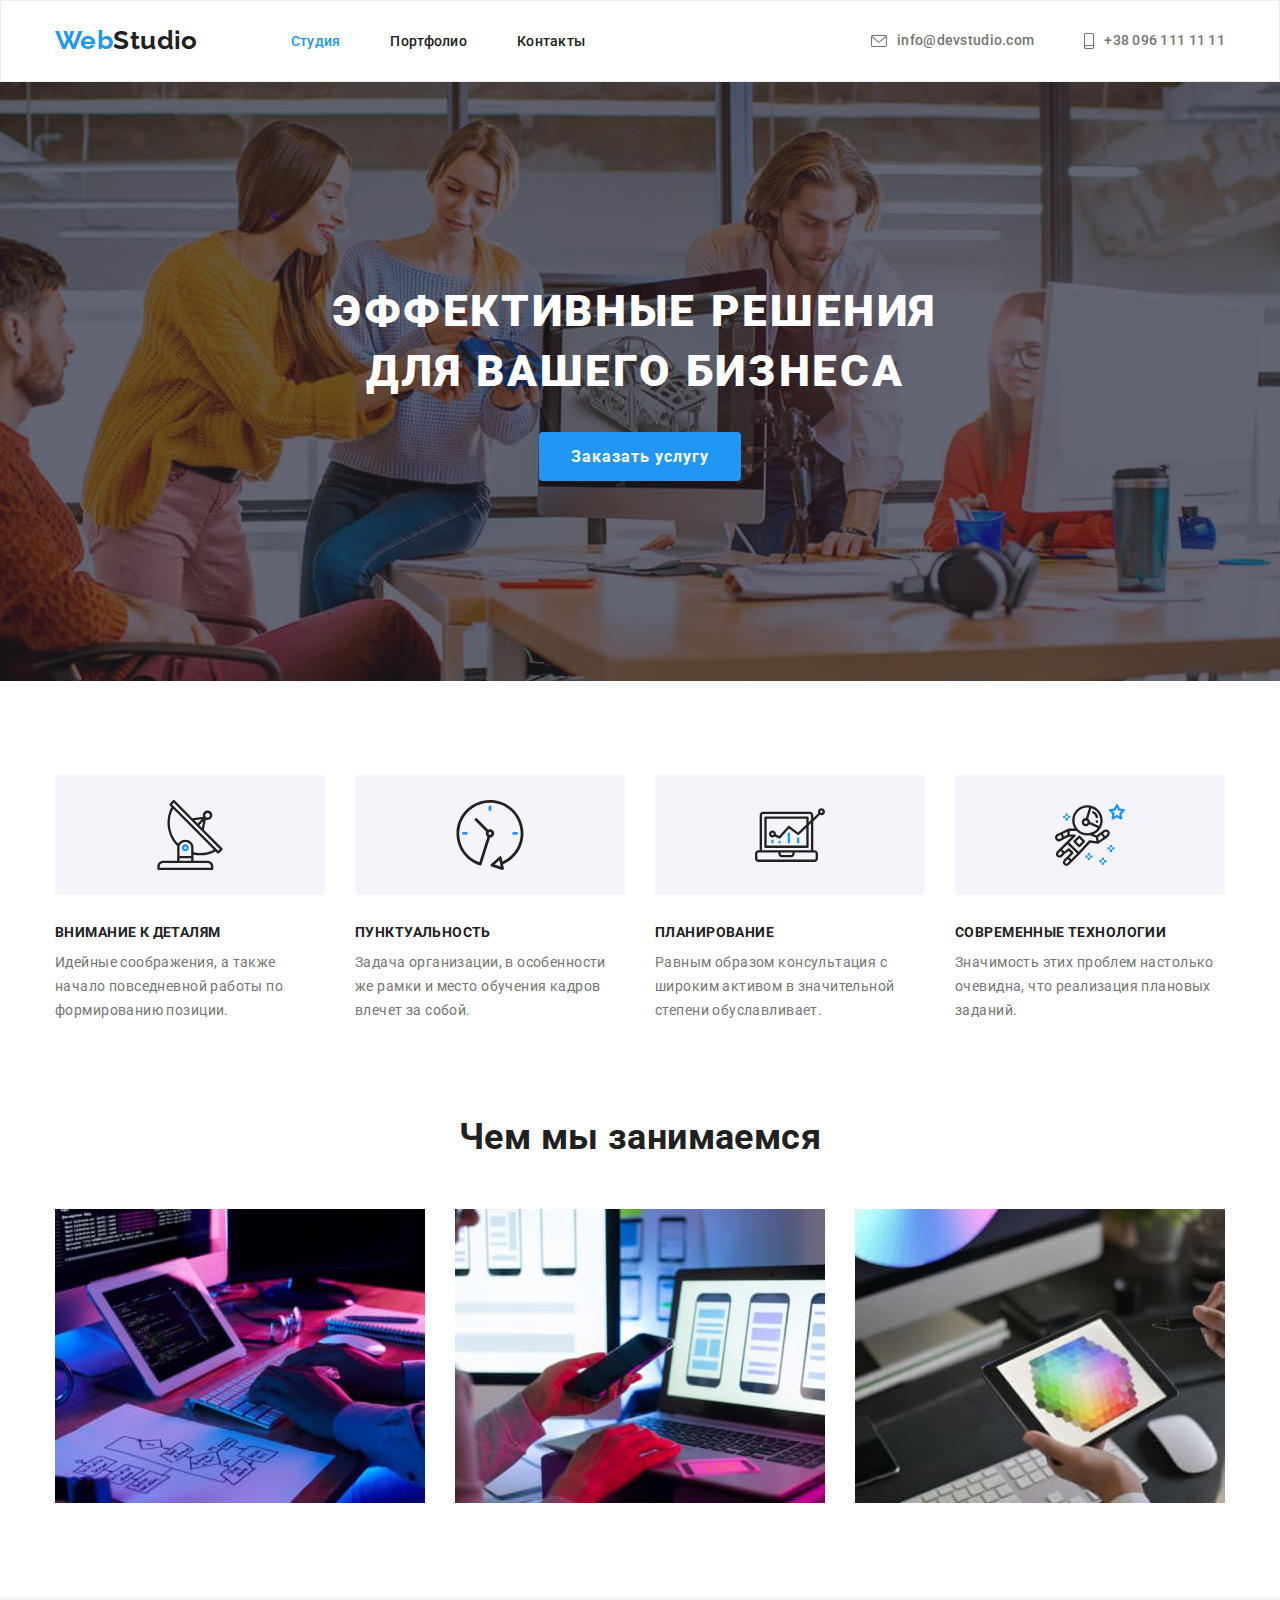
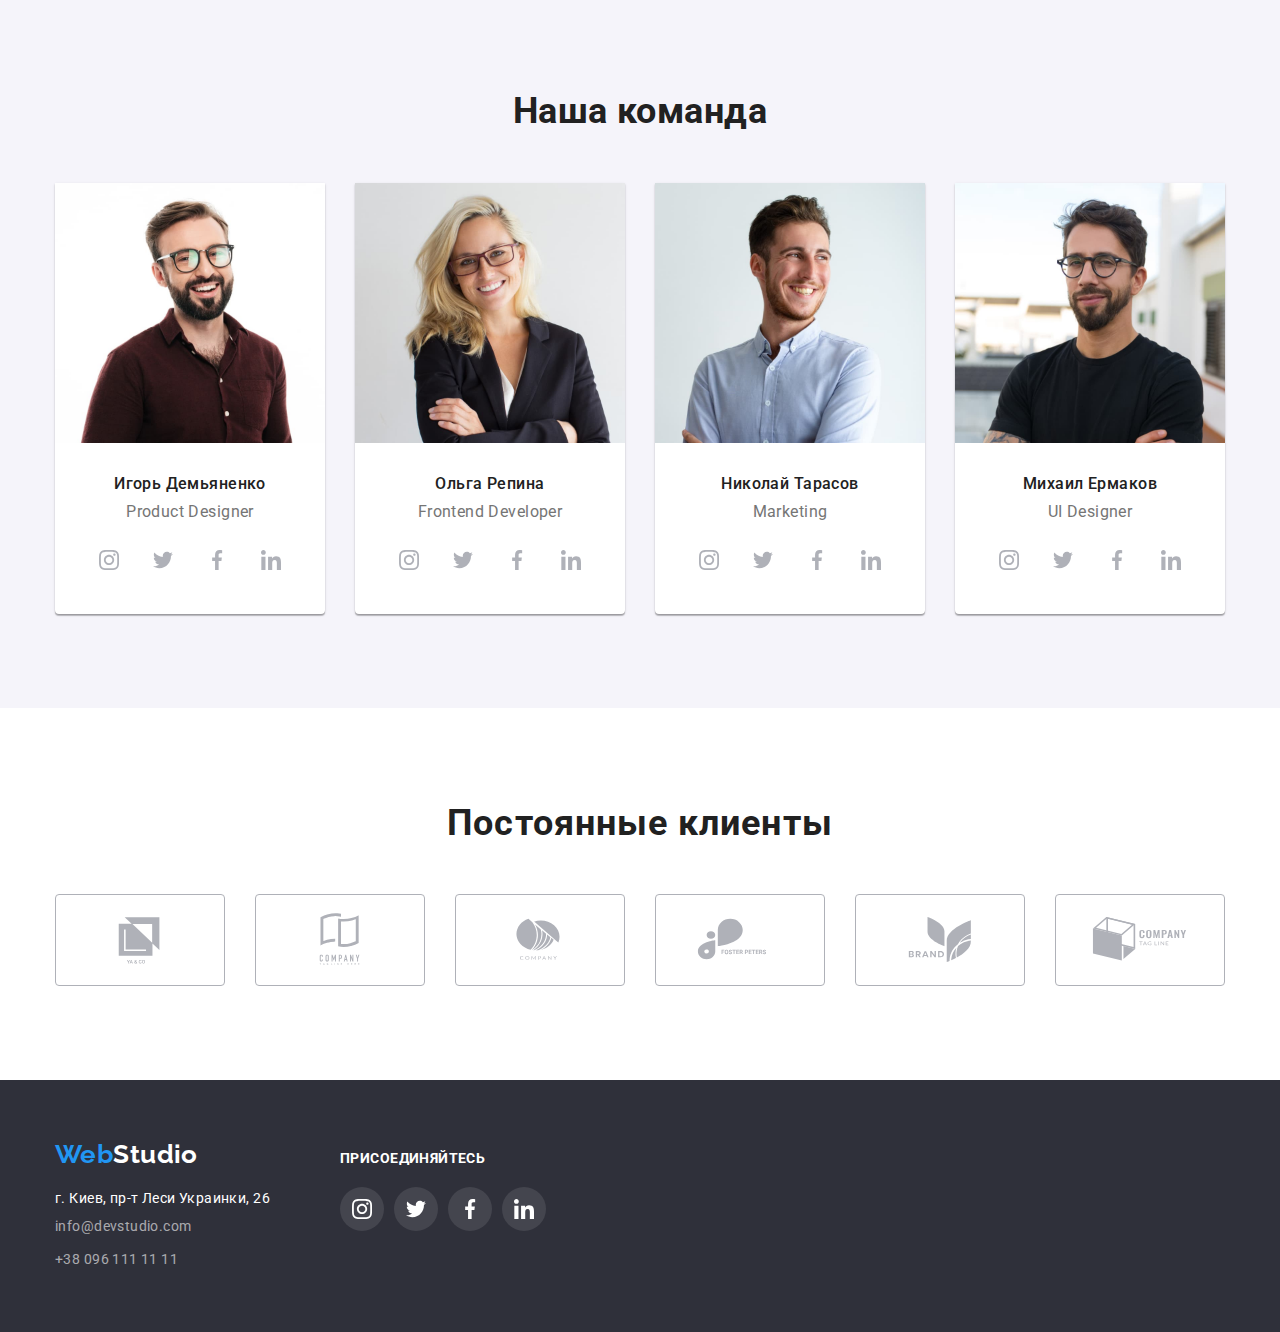
==== index.html @ fbc881de "Initial commit" ====
<!DOCTYPE html>
<html lang="uk">
  <head>
    <meta charset="UTF-8" />
    <meta http-equiv="X-UA-Compatible" content="IE=edge" />
    <meta name="viewport" content="width=device-width, initial-scale=1.0" />
    <title>Web Studio (Version 2.1)</title>
    <link
      rel="stylesheet"
      href="https://cdnjs.cloudflare.com/ajax/libs/modern-normalize/1.1.0/modern-normalize.min.css"
    />
    <link rel="preconnect" href="https://fonts.googleapis.com" />
    <link rel="preconnect" href="https://fonts.gstatic.com" crossorigin />
    <link
      href="https://fonts.googleapis.com/css2?family=Raleway:wght@700&family=Roboto:wght@400;500;700;900&display=swap"
      rel="stylesheet"
    />
    <link rel="stylesheet" href="./css/styles.css" />
  </head>
  <body>
    <header class="header">
      <div class="container">
        <nav class="navigation">
          <a href="./index.html" class="logo link"> <span class="web-blue">Web</span>Studio </a>
          <ul class="site-nav list">
            <li class="nav-li"><a class="nav-link link current" href="./index.html">Студия</a></li>
            <li class="nav-li"><a class="nav-link link" href="./portfolio.html">Портфолио</a></li>
            <li class="nav-li"><a class="nav-link link" href="">Контакты</a></li>
          </ul>
        </nav>

        <ul class="contact list">
          <li class="nav-li">
           
            <a class="contact-link link" href="mailto:info@devstudio.com"> 
              <svg class="nav-li-item" width="16" height="12">
              <use href="images/symbol-defs.svg#envelope"></use>
              </svg> info@devstudio.com</a>
         
          </li>
          <li class="nav-li">
          
            <a class="contact-link link" href="tel:+380961111111"> 
              <svg class="nav-li-item" width="10" height="16">
              <use href="images/symbol-defs.svg#smartphone"></use>
              </svg> +38 096 111 11 11</a>
           
          </li>
        
        </ul>
      </div>
    </header>
    

    <main>
      <!-- Решения для бизнесса -->
      <section class="hero section">
        <div class="container">
          <h1 class="hero-title">Эффективные решения для вашего бизнеса</h1>
          <button class="button" type="button">Заказать услугу</button>
        </div>
      </section>

      <!-- Особенности -->
      <section class="section">
        <div class="container">
          <h2 class="visually-hidden">Особенности</h2>

          <ul class="features list">
          
            <li class="fetures-item">
              <div class="features-icon-wrapper">
                <svg width="70" height="70">
                <use href="images/symbol-defs.svg#antenna-1"></use>
                </svg>
              </div>
              <h3 class="features-title">Внимание к деталям</h3>
              <p class="future-discription">
                Идейные соображения, а также начало повседневной работы по формированию позиции.
              </p>

            </li>
            <li class="fetures-item">
              <div class="features-icon-wrapper">
                <svg width="70" height="70">
                  <use href="./images/symbol-defs.svg#clock-1"></use>
                </svg>
              </div>
              <h3 class="features-title">Пунктуальность</h3>
              <p class="features-discription">
                Задача организации, в особенности же рамки и место обучения кадров влечет за собой.
              </p>
            </li>

            <li class="fetures-item">
              <div class="features-icon-wrapper">
                <svg width="70" height="70">
                <use href="./images/symbol-defs.svg#diagram-1"></use>
               </svg>
               </div>
              <h3 class="features-title">Планирование</h3>
              <p class="features-discription">
                Равным образом консультация с широким активом в значительной степени обуславливает.
              </p>
            </li>
            <li class="fetures-item">
              <div class="features-icon-wrapper">
                <svg width="70" height="70">
                <use href="./images/symbol-defs.svg#astronaut-1"></use>
                </svg>
              </div>
              <h3 class="features-title">Современные технологии</h3>
              <p class="features-discription">
                Значимость этих проблем настолько очевидна, что реализация плановых заданий.
              </p>
            </li>
          </ul>
        </div>
      </section>

      <!-- Чем мы занимаемся -->
      <section class="section about">
        <div class="container">
          <h2 class="section-title">Чем мы занимаемся</h2>
          <ul class="about-list list">
            <li class="about-item">
              <img src="./images/img 1.jpg" alt="img tel" width="370" />
            </li>

            <li class="about-item">
              <img src="./images/img 2.jpg" alt="img ipad" width="370" />
            </li>
            
            <li class="about-item">
              <img src="./images/img 3.jpg" alt="img idap2" width="370" />
            </li>
          </ul>
        </div>
      </section>
      <!-- Команда -->
      <section class="section team">
        <div class="container">
          <h2 class="section-title-team">Наша команда</h2>
          <ul class="list list-team">
            <li class="lt-img">
              <img src="./images/img 4.jpg" alt="работник 1" width="270" />
              <div class="team-wrapper">
                <h3 class="team-name">Игорь Демьяненко</h3>
                <p class="team-position">Product Designer</p>

                <ul class="social-networks list">
                  <li class="social-networks-item">
                    <a class="social-link link" href="#"> 
                      <svg class="social-link-icon" width="20" height="20">
                      <use href="./images/symbol-defs.svg#instagram-1"></use>
                      </svg> 
                    </a>
                  </li>
                  <li class="social-networks-item">
                    <a class="social-link link" href="#">
                    <svg class="social-link-icon" width="20" height="20">
                      <use href="./images/symbol-defs.svg#twitter-1"></use>
                      </svg> 
                    </a>
                  </li>
                  <li class="social-networks-item">
                    <a class="social-link" href="#">
                    <svg class="social-link-icon" width="20" height="20">
                      <use href="./images/symbol-defs.svg#facebook-1"></use>
                      </svg> 
                    </a>
                  </li>
                  <li class="social-networks-item">
                    <a class="social-link" href="#">
                    <svg class="social-link-icon" width="20" height="20">
                      <use href="./images/symbol-defs.svg#linkedin-1"></use>
                      </svg> 
                    </a>
                  </li>
                </ul>

              </div>
            </li>

            <li class="lt-img">
              <img src="./images/img 5.jpg" alt="работник 2" width="270" />
              <div class="team-wrapper">
                <h3 class="team-name">Ольга Репина</h3>
                <p class="team-position">Frontend Developer</p>
                <ul class="social-networks list">
                  <li class="social-networks-item">
                    <a class="social-link" href="#"> 
                      <svg class="social-link-icon" width="20" height="20">
                      <use href="./images/symbol-defs.svg#instagram-1"></use>
                      </svg> 
                    </a>
                  </li>
                  <li class="social-networks-item">
                    <a class="social-link" href="#">
                    <svg class="social-link-icon" width="20" height="20">
                      <use href="./images/symbol-defs.svg#twitter-1"></use>
                      </svg> 
                    </a>
                  </li>
                  <li class="social-networks-item">
                    <a class="social-link" href="#">
                    <svg class="social-link-icon" width="20" height="20">
                      <use href="./images/symbol-defs.svg#facebook-1"></use>
                      </svg> 
                    </a>
                  </li>
                  <li class="social-networks-item">
                    <a class="social-link" href="#">
                    <svg class="social-link-icon" width="20" height="20">
                      <use href="./images/symbol-defs.svg#linkedin-1"></use>
                      </svg> 
                    </a>
                  </li>
                </ul>
              </div>
            </li>
            <li class="lt-img">
              <img src="./images/img 7.jpg" alt="работник 3" width="270" />
              <div class="team-wrapper">
                <h3 class="team-name">Николай Тарасов</h3>
                <p class="team-position">Marketing</p>
                <ul class="social-networks list">
                  <li class="social-networks-item">
                    <a class="social-link" href="#"> 
                      <svg class="social-link-icon" width="20" height="20">
                      <use href="./images/symbol-defs.svg#instagram-1"></use>
                      </svg> 
                    </a>
                  </li>
                  <li class="social-networks-item">
                    <a class="social-link" href="#">
                    <svg class="social-link-icon" width="20" height="20">
                      <use href="./images/symbol-defs.svg#twitter-1"></use>
                      </svg> 
                    </a>
                  </li>
                  <li class="social-networks-item">
                    <a class="social-link" href="#">
                    <svg class="social-link-icon" width="20" height="20">
                      <use href="./images/symbol-defs.svg#facebook-1"></use>
                      </svg> 
                    </a>
                  </li>
                  <li class="social-networks-item">
                    <a class="social-link" href="#">
                    <svg class="social-link-icon" width="20" height="20">
                      <use href="./images/symbol-defs.svg#linkedin-1"></use>
                      </svg> 
                    </a>
                  </li>
                </ul>
              </div>
            </li>
            <li class="lt-img">
              <img src="./images/img 8.jpg" alt="работник 4" width="270" />
              <div class="team-wrapper">
                <h3 class="team-name">Михаил Ермаков</h3>
                <p class="team-position">UI Designer</p>
                <ul class="social-networks list">
                  <li class="social-networks-item">
                    <a class="social-link" href="#"> 
                      <svg class="social-link-icon" width="20" height="20">
                      <use href="./images/symbol-defs.svg#instagram-1"></use>
                      </svg> 
                    </a>
                  </li>
                  <li class="social-networks-item">
                    <a class="social-link" href="#">
                    <svg class="social-link-icon" width="20" height="20">
                      <use href="./images/symbol-defs.svg#twitter-1"></use>
                      </svg> 
                    </a>
                  </li>
                  <li class="social-networks-item">
                    <a class="social-link" href="#">
                    <svg class="social-link-icon" width="20" height="20">
                      <use href="./images/symbol-defs.svg#facebook-1"></use>
                      </svg> 
                    </a>
                  </li>
                  <li class="social-networks-item">
                    <a  class="social-link" href="#">
                    <svg class="social-link-icon" width="20" height="20">
                      <use href="./images/symbol-defs.svg#linkedin-1"></use>
                      </svg> 
                    </a>
                  </li>
                </ul>
              </div>
            </li>
          </ul>
        </div>
      </section>

    <!-- Постоянные клиенты -->
      <section class="section clients">
        <div class="container">
          <h2 class="section-titles-clients">Постоянные клиенты</h2>
          <ul class="clients-list list">
            <li class="client-item">
              <a class="client-link" href="#">
              <svg class="client-icon" width="106" height="60">
              <use href="./images/symbol-defs.svg#Logo"></use>
              </svg>
            </a>
            </li>
            <li class="client-item">
              <a class="client-link" href="#">
              <svg class="client-icon" width="106" height="60">
              <use href="./images/symbol-defs.svg#Logo-1"></use>
              </svg>
            </a>
            </li>
            
            <li class="client-item">
              <a class="client-link" href="#">
              <svg class="client-icon" width="106" height="60">
              <use href="./images/symbol-defs.svg#Logo-2"></use>
              </svg>
             </a>
            </li>
            <li class="client-item">
              <a class="client-link" href="#">
              <svg class="client-icon" width="106" height="60">
              <use href="./images/symbol-defs.svg#Logo-3"></use>
              </svg>
            </a>
            </li>
            <li class="client-item">
              <a class="client-link" href="#">
              <svg class="client-icon" width="106" height="60">
              <use href="./images/symbol-defs.svg#Logo-4"></use>
              </svg>
            </a>
            </li>
            <li class="client-item">
              <a class="client-link" href="#">
              <svg class="client-icon" width="106" height="60">
              <use href="./images/symbol-defs.svg#Logo-5"></use>
              </svg>
            </a>
            </li>
          </ul>
        </div>

      </section>



    </main>

    <!-- Footer -->
    <footer>
      <div class="container footer-flex">
        <div class="footer-contacts">
        <a class="footer-logo link" href="./index.html">
          <span class="web-blue">Web</span>Studio
        </a>
        <address>
          <ul class="adress-contact list">
            <li class="adress-contact-li">
              <a
                class="adress-link link"
                href="https://goo.gl/maps/piqngm7oDQpEDh6u6"
                target="_blank"
                rel="noopener nofollow noreferrer"
                >г. Киев, пр-т Леси Украинки, 26</a>
            </li>
            <li class="adress-contact-li">
              <a class="contact-footer link" href="mailto:info@devstudio.com">info@devstudio.com</a>
            </li>
            <li class="adress-contact-li">
              <a class="contact-footer link" href="tel:+380961111111">+38 096 111 11 11</a>
            </li>
          </ul>
        </address>
      </div>
        <div class="social-link-footer">
          <h2 class="footer-links">присоединяйтесь</h2>

          <ul class="social-networks list">
            <li class="social-networks-item">
              <a class="social-link-item link" href="#"> 
                <svg class="social-link-svg" width="20" height="20">
                <use href="./images/symbol-defs.svg#instagram-1"></use>
                </svg> 
              </a>
            </li>
            <li class="social-networks-item">
              <a class="social-link-item link" href="#">
              <svg class="social-link-svg" width="20" height="20">
                <use href="./images/symbol-defs.svg#twitter-1"></use>
                </svg>
              </a>
            </li>
            <li class="social-networks-item">
              <a class="social-link-item" href="#">
              <svg class="social-link-svg" width="20" height="20">
                <use href="./images/symbol-defs.svg#facebook-1"></use>
                </svg> 
              </a>
            </li>
            <li class="social-networks-item">
              <a class="social-link-item" href="#">
              <svg class="social-link-svg" width="20" height="20">
                <use href="./images/symbol-defs.svg#linkedin-1"></use>
                </svg> 
              </a>
            </li>
          </ul>

        </div>

      </div>
    </footer>
  </body>
</html>
---- css/styles.css ----
/* 
body {
    color: #212121;
    background-color: #FFFFFF;
}
 */

/* Белый #FFFFFF */
/* Серый #757575; */
/* Акцент #2196F3; */
/* Фон футера #2F303A; */
/* Фон кнопок #F5F4FA; */
:root {
  --primary-text-color: #212121;
  --tittle-text-color: #757575;
  --accent-color: #2196f3;
  --primary-wh-color: #ffffff;
  --bg-button-portfolio: #f5f4fa;
}

body {
  font-family: 'Roboto', sans-serif;
  color: var(--primary-text-color);
  background-color: var(--primary-bg-color);
  font-size: 14px;
  letter-spacing: 0.03em;
}

html {
  box-sizing: border-box;
}
*,
*::after,
*::before {
  box-sizing: inherit;
}
/* Стили для обнуления верхних отступов у элементов */
h1,
h2,
h3,
h4,
h5,
h6,
p {
  margin: 0;
}
/* Класс для обнуления базовых свойств у списков (ul) */
.list {
  list-style: none;
  padding-left: 0;
  margin: 0;
}
/* Класс для обнуления базовых свойств у ссылок */
.link {
  text-decoration: none;
  color: inherit;
}
/* Свойства для корректного отображения картинок */
img {
  display: block;
  max-width: 100%;
  height: auto;
}
/* Свойства для обнуления курсива у address */
address {
  font-style: normal;
}

.section {
  padding: 94px 0;
}

.list {
  list-style-type: none;
  padding: 0;
  margin: 0;
}
.link {
  text-decoration: none;
  color: var(--primary-text-color);
}

.section-title {
  text-align: center;
  font-size: 36px;
  line-height: 1.16;
  margin-bottom: 50px;
}

/* Header */

.header {
  border: 1px solid #ececec;
}

.container {
  width: 1200px;
  padding: 0 15px;
  margin: 0 auto;
}

.navigation {
  display: flex;
  align-items: center;
}

.contact {
  display: flex;
  margin-left: auto;
}

.web-blue {
  color: var(--accent-color);
}

.adress-contact-li {
  margin-bottom: 9px;
}

.adress-contact-li:last-of-type {
  margin-bottom: 0px;
}

.adress-link {
  color: var(--primary-wh-color);
}

.header .container {
  display: flex;
  align-items: center;
}

/* Логотип */
.logo {
  color: var(--primary-text-color);
  font-size: 26px;
  font-family: 'Raleway', sans-serif;
  font-weight: 700;
  margin-right: 93px;
}

/* Site nav */
.nav-link {
  padding: 32px 0;
  color: var(--primary-text-color);
  font-weight: 500;
  line-height: 1.14;
  letter-spacing: 0.02em;
}

.nav-li:not(:last-child) {
  margin-right: 50px;
}

.site-nav {
  display: flex;
}

.header-icon {
  margin-right: 10px;
}

.nav-link:hover,
.nav-link:focus,
.current {
  color: var(--accent-color);
}

.section-title {
  color: var(--primary-text-color);
  margin-top: 0;
}

.site-nav .nav-link.current {
  color: var(--accent-color);
}

.contact-link {
  display: flex;
  align-items: center;
  padding: 32px 0;
  color: var(--tittle-text-color);
  font-weight: 500;
  font-size: 14px;
  line-height: 1.14;
  letter-spacing: 0.02em;
  font-style: normal;
}

.contact-link:hover, .contact-link:focus {
  color: var(--accent-color);
}

.contact-link:hover .nav-li-item, .contact-link:focus .nav-li-item {
  fill: var(--accent-color);
}

.nav-li-item {
  margin-right: 10px;
  fill: var(--tittle-text-color);
}

/* main */
.main-title {
  color: var(--primary-wh-color);
}

.future-discription {
  color: var(--tittle-text-color);
  line-height: 1.71;
}

/* Решение для бизнесса */

.hero {
  padding: 200px 0;
  background-image: linear-gradient(to right, rgba(47, 48, 58, 0.4), rgba(47, 48, 58, 0.4)),
    url(../images/hero/Img.jpg);
  background-repeat: no-repeat;
  background-color: var(--primary-wh-color);
  background-position: center;
  text-align: center;
  max-width: 1600px;
  background-size: cover;
  margin-left: auto;
  margin-right: auto;
}

.hero-title {
  color: var(--primary-text-color);
  font-weight: 900;
  font-size: 44px;
  line-height: 1.36;
  text-align: center;
  letter-spacing: 0.06em;
  text-transform: uppercase;
  color: var(--primary-wh-color);
  width: 700px;
  margin-top: 0;
  margin-bottom: 30px;
  margin-left: 230px;
}

.button {
  color: var(--primary-wh-color);
  background-color: var(--accent-color);
  font-style: normal;
  font-weight: 700;
  font-size: 16px;
  line-height: 1.85;
  cursor: pointer;
  border-radius: 4px;
  padding: 10px 32px;
  text-align: center;
  border: none;
  letter-spacing: 0.06em;
}

/* Особенности */

.features {
  display: flex;
  justify-content: space-between;
}

.features-title {
  font-size: 14px;
  line-height: 1.14;
  text-transform: uppercase;
  margin-bottom: 10px;
}

.fetures-item {
  width: 270px;
}

.icon-bgd {
  width: 270px;
  padding: 25px 100px;
  background-color: #f5f4fa;
  border-radius: 4px;
  margin-bottom: 30px;
}

.features-discription {
  color: var(--tittle-text-color);
  font-size: 14px;
  line-height: 1.71;
}

.visually-hidden {
  position: absolute;
  width: 1px;
  height: 1px;
  margin: -1px;
  border: 0;
  padding: 0;
  white-space: nowrap;
  clip-path: inset(100%);
  clip: rect(0 0 0 0);
  overflow: hidden;
}

.features-icon {
  display: flex;
  justify-content: center;
  margin-bottom: 30px;
}


.features-icon-wrapper {
  display: flex;
  justify-content: center;
  align-items: center;
  height: 120px;
  background-color: #f5f4fa;
  border-radius: 4px;
  margin-bottom: 30px;
}

/* Чем мы занимаемся */

.section-title-team {
  font-size: 36px;
  line-height: 1.16;
  text-align: center;
  margin-bottom: 50px;
}

/* about */
.about {
  padding-top: 0;
}

.about-list {
  display: flex;
  align-items: center;
}

.about-item:not(:last-child) {
  margin-right: 30px;
}

/* Команда */

.team {
  background-color: #f5f4fa;
  margin: 0;
}

.list-team {
  display: flex;
  justify-content: space-between;
}

.list-team > li {
  background-color: var(--primary-wh-color);
  box-shadow: 0px 1px 3px rgba(0, 0, 0, 0.12), 0px 1px 1px rgba(0, 0, 0, 0.14),
    0px 2px 1px rgba(0, 0, 0, 0.2);
  border-radius: 0px 0px 4px 4px;
}

.team-name {
  font-weight: 500;
  font-size: 16px;
  line-height: 1.18;
  text-align: center;
  margin-bottom: 10px;
}

.team-position {
  font-size: 16px;
  line-height: 1.18;
  text-align: center;
  color: var(--tittle-text-color);
  margin-bottom: 16px;
}

.team-wrapper {
  padding: 32px;
}

.social-icon {
  display: flex;
  justify-content: space-between;
  text-align: center;
}

.social-networks {
  display: flex;
}

.social-networks-item {
  /* margin-left: auto;
  margin-right: auto; */
}

.social-link {
  display: flex;
  justify-content: center;
  align-items: center;
  fill: #AFB1B8;
  width: 44px;
  height: 44px;
  border-radius: 50%;
}

/* Focus & Hover (при ховере на ссылке - дать иконке белый цвет */

.social-link:focus .social-link-icon,
.social-link:hover .social-link-icon {
  fill: var(--primary-wh-color);
}

.social-link:hover,
.social-link:focus {
  background-color: var(--accent-color);

}

.social-networks-item:not(:last-child) {
  margin-right: 10px;
}

/* Постоянные клиенты */

.section-titles-clients {
  text-align: center;
  font-style: normal;
  font-weight: 700;
  font-size: 36px;
  line-height: 42px;
  text-align: center;
  letter-spacing: 0.03em;
  margin-bottom: 50px;
}

.clients-list {
 display: flex;
 align-items: center;
 justify-content: center;

}

.client-link {
  display: flex;
  justify-content: center;
  align-items: center;
  width: 170px;
  height: 92px;  
  border: 1px solid #afb1b8;
  border-radius: 4px;
}


.client-item:not(:last-child):not(:last-child) {
  margin-right: 30px;
}

.client-icon {
  fill: #AFB1B8;
}

.client-link:hover, .client-link:focus {
  border: 1px solid var(--accent-color);
  }
/* при ховере и фокусе на ссылку классу "клиент лого (иконка)" - дать иконке нужный филл  */
.client-link:hover .client-icon, .client-link:focus .client-icon  {
  fill: var(--accent-color);
}

/* Footer */

footer {
  background: #2f303a;
  padding-top: 60px;
  padding-bottom: 60px;
}

.footer-logo {
  color: var(--primary-wh-color);
  font-family: 'Raleway', sans-serif;
  font-size: 26px;
  font-weight: 700;
  margin-bottom: 20px;
  display: block;
}

.contact-footer {
  font-weight: 400;
  font-size: 14px;
  line-height: 1.71;
  letter-spacing: 0.03em;
  color: rgba(255, 255, 255, 0.6);
}

.footer-contacts {
  margin-right: 70px;
}

.contact-footer:hover,
:focus {
  color: var(--accent-color);
}

.footer-flex {
  display: flex;
  align-items: baseline;
}

.footer-links {
  font-weight: 700;
  font-size: 14px;
  line-height: 1.14;
  text-transform: uppercase;
  color: var(--primary-wh-color);
  margin-bottom: 20px;
}

.social-link-item {
  display: flex;
  align-items: center;
  justify-content: center;
  background-color: rgba(255, 255, 255, 0.1);
  width: 44px;
  height: 44px;
  border-radius: 50%;

}

.social-link-svg {
  fill: var(--primary-wh-color);
}

.social-link-item:hover, 
.social-link-item:focus {
  background-color: var(--accent-color);
}





/* ПОРТФОЛИО */

/* Button Portfolio */

.button-portfolio {
  color: var(--primary-text-color);
  background-color: var(--bg-button-portfolio);
  cursor: pointer;
  font-weight: 500;
  font-size: 16px;
  line-height: 1.62;
  border: none;
  padding: 6px 22px;
  border-radius: 4px;
  text-align: center;
}

.button-portfolio:hover,
.button-portfolio:focus {
  background-color: var(--accent-color);
  color: var(--primary-wh-color);
  box-shadow: 0px 4px 4px rgba(0, 0, 0, 0.15);
}

.button-portfolio.active {
  background-color: var(--accent-color);
  color: var(--primary-wh-color);
}

/* Cards */

.cards-link:hover, .cards-link:focus {
  box-shadow: 0px 1px 1px rgba(0, 0, 0, 0.12), 0px 4px 4px rgba(0, 0, 0, 0.06), 1px 4px 6px rgba(0, 0, 0, 0.16);
}

.cards-link {
  display: block;
}

.card-title {
  font-weight: 700;
  font-size: 18px;
  line-height: 2;
  letter-spacing: 0.06em;
  color: var(--primary-text-color);
  margin-bottom: 4px;
}

.card-thumb {
  padding: 20px 24px;
}

.card-list > li {
  background-color: var(--primary-wh-color);
  border: 1px solid #eeeeee;
  flex-basis: calc((100% - 90px) / 3);
  margin-right: 30px;
  margin-bottom: 30px;
}

.card-list {
  display: flex;
  justify-content: space-between;
}

.card-description {
  font-weight: 400;
  font-size: 16px;
  line-height: 1.85;
  color: var(--tittle-text-color);
}

.card-list {
  display: flex;
  /* Make a flex container multiline */
  flex-wrap: wrap;
  /* Set gap between rows and columns */
  margin-right: -30px;
  margin-bottom: -30px;
}

.button-f {
  display: flex;
  justify-content: center;
  margin-bottom: 50px;
  gap: 10px;
}
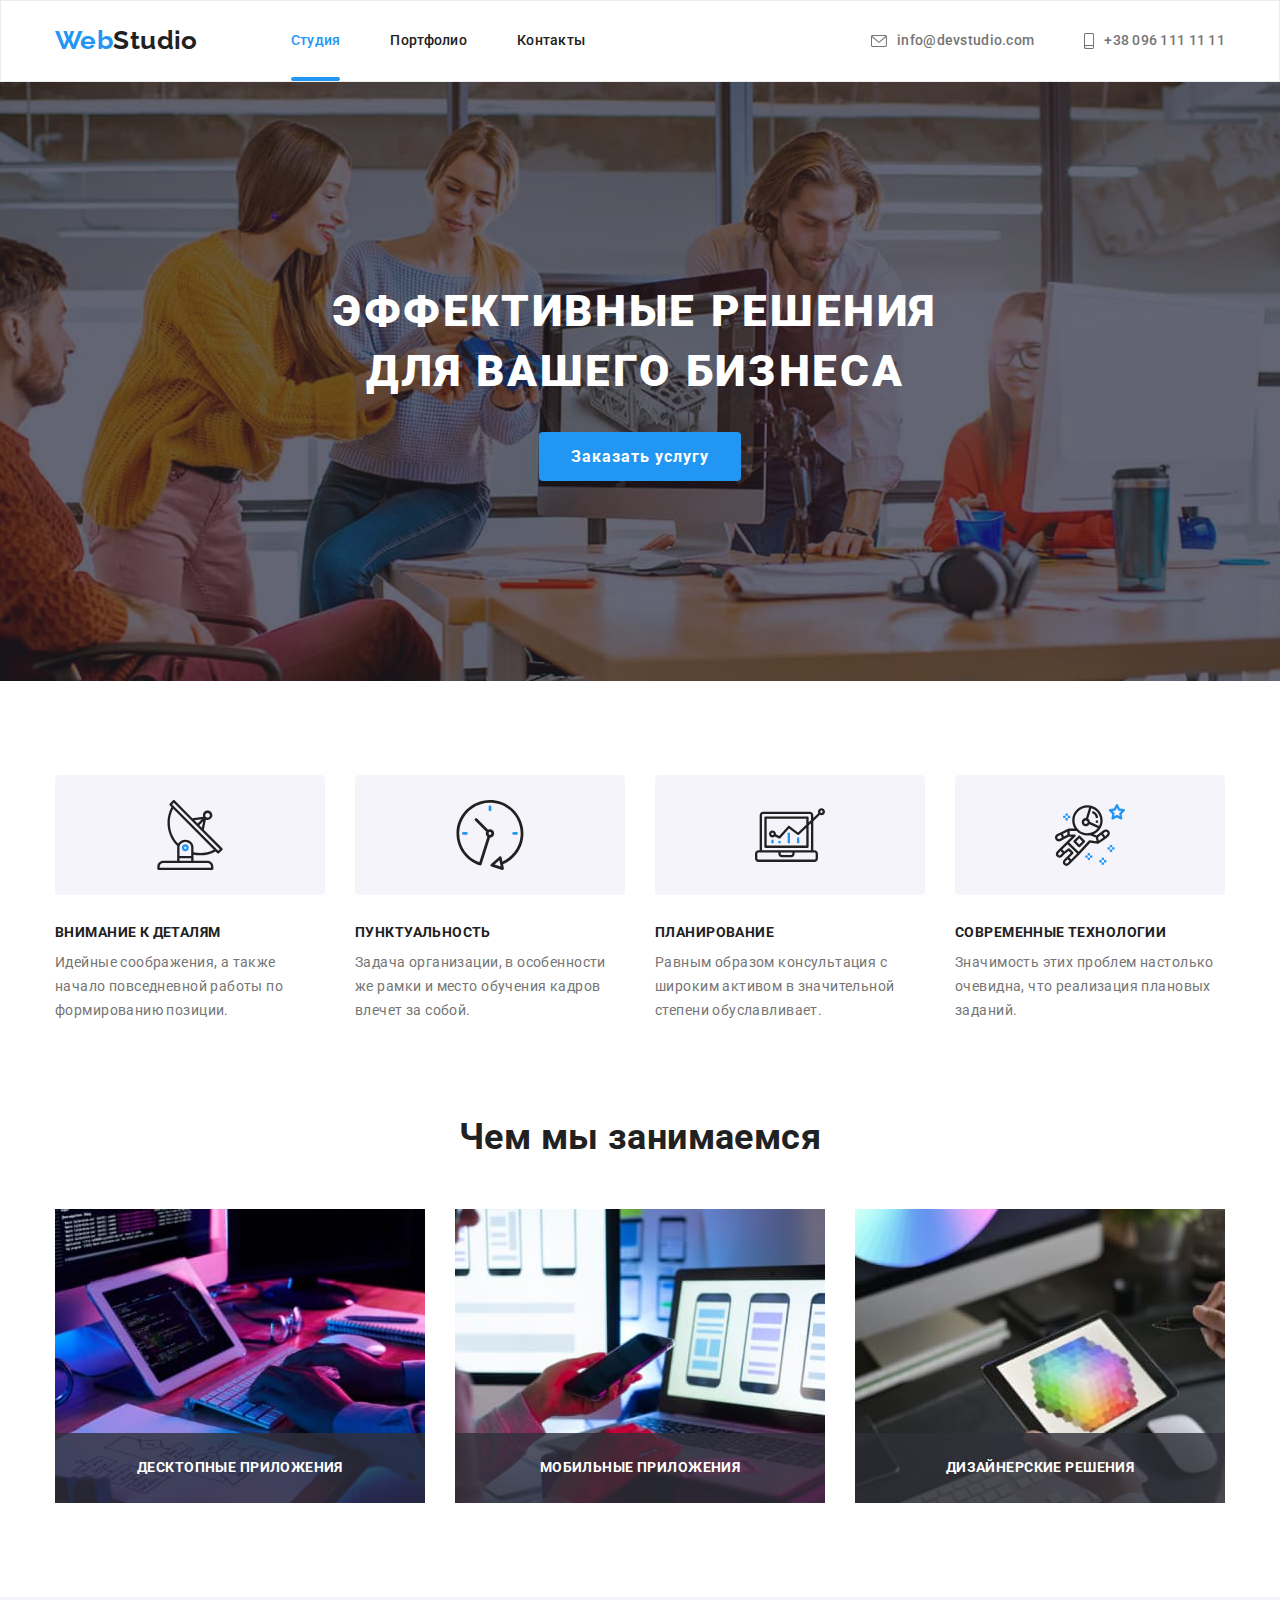
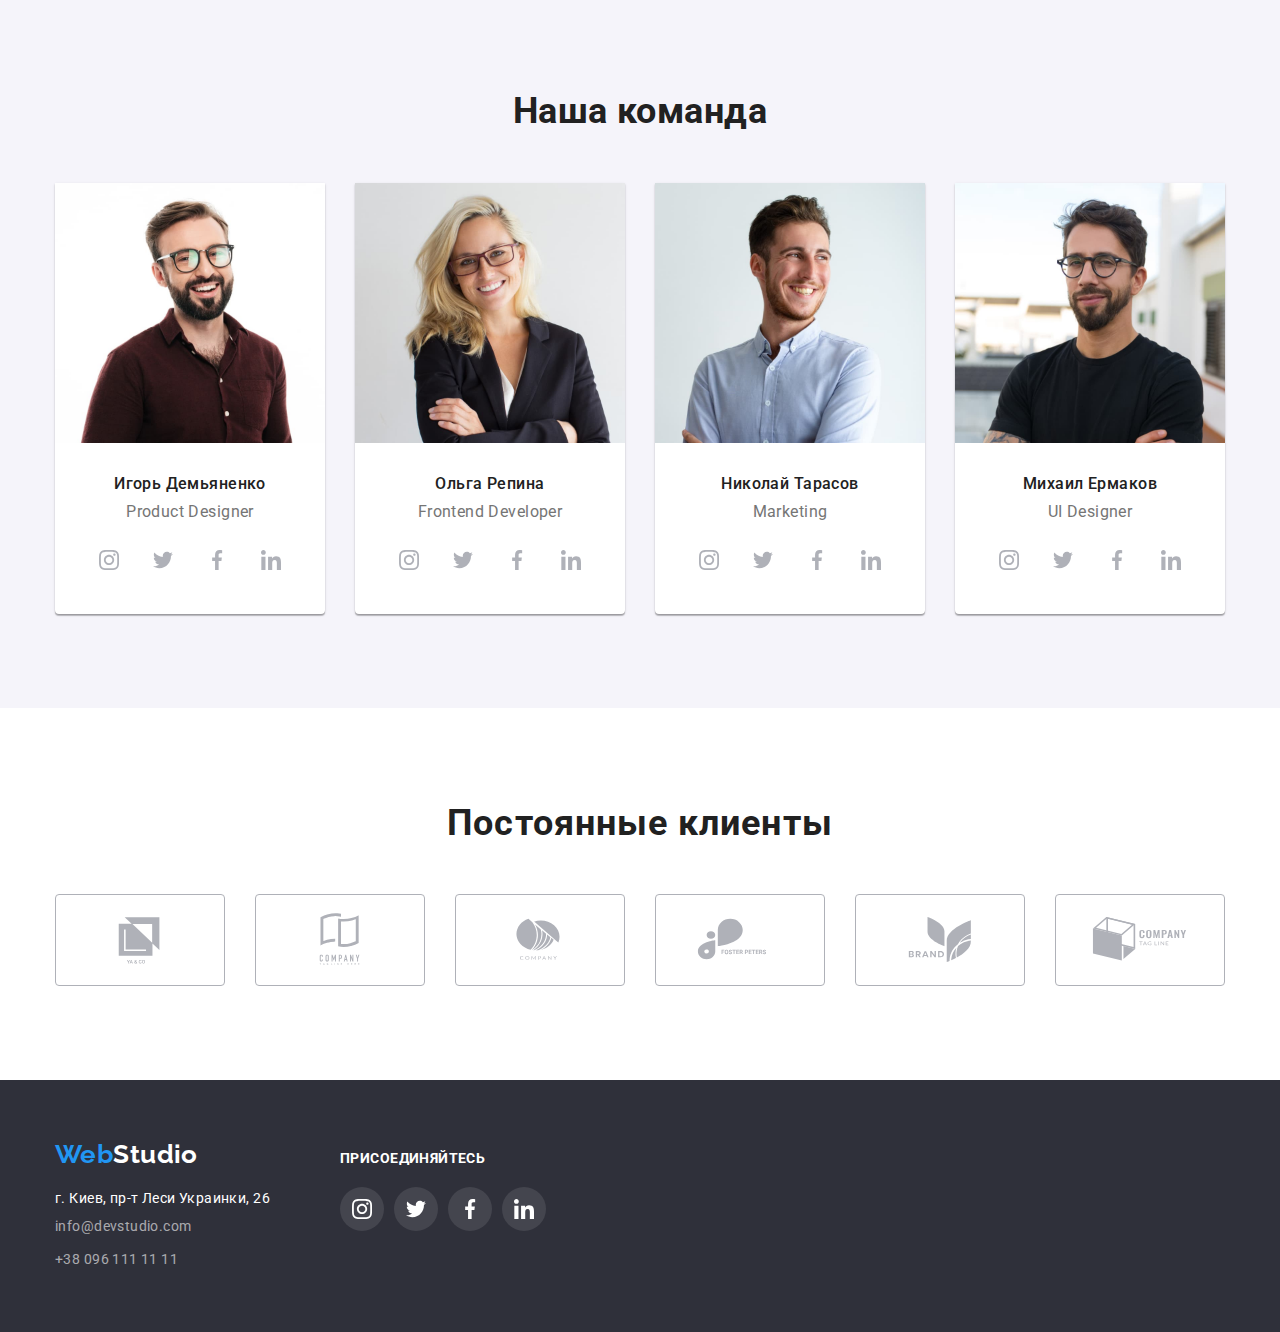
==== commit f29004e3: "HW 5 Finish" ====
--- a/index.html
+++ b/index.html
@@ -9,10 +9,13 @@
       rel="stylesheet"
       href="https://cdnjs.cloudflare.com/ajax/libs/modern-normalize/1.1.0/modern-normalize.min.css"
     />
+    <link
+    rel="stylesheet"
+    href="https://cdnjs.cloudflare.com/ajax/libs/animate.css/4.1.1/animate.min.css"
+    />
     <link rel="preconnect" href="https://fonts.googleapis.com" />
     <link rel="preconnect" href="https://fonts.gstatic.com" crossorigin />
-    <link
-      href="https://fonts.googleapis.com/css2?family=Raleway:wght@700&family=Roboto:wght@400;500;700;900&display=swap"
+    <link href="https://fonts.googleapis.com/css2?family=Raleway:wght@700&family=Roboto:wght@400;500;700;900&display=swap"
       rel="stylesheet"
     />
     <link rel="stylesheet" href="./css/styles.css" />
@@ -21,7 +24,7 @@
     <header class="header">
       <div class="container">
         <nav class="navigation">
-          <a href="./index.html" class="logo link"> <span class="web-blue">Web</span>Studio </a>
+          <a href="./index.html" class="logo link animate__animated animate__flash"> <span class="web-blue">Web</span>Studio </a>
           <ul class="site-nav list">
             <li class="nav-li"><a class="nav-link link current" href="./index.html">Студия</a></li>
             <li class="nav-li"><a class="nav-link link" href="./portfolio.html">Портфолио</a></li>
@@ -56,8 +59,8 @@
       <!-- Решения для бизнесса -->
       <section class="hero section">
         <div class="container">
-          <h1 class="hero-title">Эффективные решения для вашего бизнеса</h1>
-          <button class="button" type="button">Заказать услугу</button>
+          <h1 class="hero-title animate__animated animate__backInDown animate__delay-1s">Эффективные решения для вашего бизнеса</h1>
+          <button class="button" type="button" data-modal-open>Заказать услугу</button>
         </div>
       </section>
 
@@ -122,21 +125,32 @@
       <section class="section about">
         <div class="container">
           <h2 class="section-title">Чем мы занимаемся</h2>
+
           <ul class="about-list list">
             <li class="about-item">
-              <img src="./images/img 1.jpg" alt="img tel" width="370" />
-            </li>
+              <div class="about-overlay">
+                <img src="./images/img 1.jpg" alt="img tel" width="370" />
+                <p class="about-overlay-text">Десктопные приложения</p>
+              </div>
 
             <li class="about-item">
-              <img src="./images/img 2.jpg" alt="img ipad" width="370" />
+              <div class="about-overlay">
+                <img src="./images/img 2.jpg" alt="img ipad" width="370" />
+                <p class="about-overlay-text">Мобильные приложения</p>
+              </div>
             </li>
             
             <li class="about-item">
-              <img src="./images/img 3.jpg" alt="img idap2" width="370" />
+              <div class="about-overlay">
+                <img src="./images/img 3.jpg" alt="img idap2" width="370" />
+                <p class="about-overlay-text">Дизайнерские решения</p>
+              </div>
+
             </li>
           </ul>
         </div>
       </section>
+
       <!-- Команда -->
       <section class="section team">
         <div class="container">
@@ -418,5 +432,18 @@
 
       </div>
     </footer>
+
+    <div class="backdrop is-hidden" data-modal>
+      <div class="modal">
+          <button class="modal-close-btn" type="button" data-modal-close="">
+              <svg width="11" height="11">
+                  <use href="./images/icons.svg#close"></use>
+              </svg>
+          </button>
+      </div>
+  </div>
+
+    <script src="./js/modal.js"></script>
+
   </body>
 </html>
--- a/css/styles.css
+++ b/css/styles.css
@@ -87,6 +87,63 @@
   margin-bottom: 50px;
 }
 
+.modal {
+  position: absolute;
+  top: 50%;
+  left: 50%;
+
+  min-width: 528px;
+  min-height: 581px;
+
+  transform: translate(-50%, -50%);
+
+  background-color: var(--primary-wh-color);
+  border-radius: 4px;
+
+  box-shadow: 0px 2px 1px rgba(0, 0, 0, 0.2), 0px 1px 1px rgba(0, 0, 0, 0.14),
+    0px 1px 3px rgba(0, 0, 0, 0.12);
+}
+
+.backdrop {
+  position: fixed;
+  top: 0;
+  right: 0;
+  width: 100%;
+  height: 100%;
+
+  opacity: 1;
+  visibility: visible;
+  pointer-events: initial;
+
+  background-color: rgba(0, 0, 0, 0.2);
+
+  transition: opacity 250ms cubic-bezier(0.4, 0, 0.2, 1),
+    visibility 250ms cubic-bezier(0.4, 0, 0.2, 1);
+}
+
+.modal-close-btn {
+  position: absolute;
+  top: 8px;
+  right: 8px;
+
+  background-color: var(--primary-white);
+  width: 30px;
+  height: 30px;
+  border-radius: 50%;
+  border: 1px solid rgba(0, 0, 0, 0.1);
+
+  display: flex;
+  align-items: center;
+  justify-content: center;
+  cursor: pointer;
+}
+
+.backdrop.is-hidden {
+  opacity: 0;
+  visibility: hidden;
+  pointer-events: none;
+}
+
 /* Header */
 
 .header {
@@ -141,11 +198,14 @@
 
 /* Site nav */
 .nav-link {
+  display: block;
   padding: 32px 0;
   color: var(--primary-text-color);
   font-weight: 500;
   line-height: 1.14;
   letter-spacing: 0.02em;
+
+  transition: color 250ms cubic-bezier(0.4, 0, 0.2, 1);
 }
 
 .nav-li:not(:last-child) {
@@ -173,6 +233,7 @@
 
 .site-nav .nav-link.current {
   color: var(--accent-color);
+  position: relative;
 }
 
 .contact-link {
@@ -185,19 +246,40 @@
   line-height: 1.14;
   letter-spacing: 0.02em;
   font-style: normal;
-}
-
-.contact-link:hover, .contact-link:focus {
+
+  transition: color 250ms cubic-bezier(0.4, 0, 0.2, 1);
+}
+
+.contact-link:hover,
+.contact-link:focus {
   color: var(--accent-color);
 }
 
-.contact-link:hover .nav-li-item, .contact-link:focus .nav-li-item {
+.contact-link:hover .nav-li-item,
+.contact-link:focus .nav-li-item {
   fill: var(--accent-color);
+}
+
+.nav-link.current::after {
+  content: '';
+  width: 100%;
+  height: 4px;
+  background-color: var(--accent-color);
+  border-radius: 2px;
+  display: block;
+  position: absolute;
+  bottom: 0;
+  left: 0;
 }
 
 .nav-li-item {
   margin-right: 10px;
   fill: var(--tittle-text-color);
+  transition: fill 250ms cubic-bezier(0.4, 0, 0.2, 1);
+
+  /* transition-property: fill;
+  transition-duration: 250ms;
+  transition-timing-function: cubic-bezier(0.4, 0, 0.2, 1); */
 }
 
 /* main */
@@ -307,7 +389,6 @@
   margin-bottom: 30px;
 }
 
-
 .features-icon-wrapper {
   display: flex;
   justify-content: center;
@@ -339,6 +420,29 @@
 
 .about-item:not(:last-child) {
   margin-right: 30px;
+}
+
+.about-overlay-text {
+  display: flex;
+  justify-content: center;
+  align-items: center;
+  font-weight: 700;
+  line-height: 1.14;
+  text-align: center;
+  /* letter-spacing: 0.03em; */
+  text-transform: uppercase;
+  color: var(--primary-wh-color);
+  background-color: rgba(47, 48, 58, 0.8);
+  width: 100%;
+  height: 70px;
+
+  position: absolute;
+  bottom: 0;
+  left: 0;
+}
+
+.about-overlay {
+  position: relative;
 }
 
 /* Команда */
@@ -399,10 +503,14 @@
   display: flex;
   justify-content: center;
   align-items: center;
-  fill: #AFB1B8;
+  fill: #afb1b8;
   width: 44px;
   height: 44px;
   border-radius: 50%;
+
+  transition-property: background-color;
+  transition-duration: 250ms;
+  transition-timing-function: cubic-bezier(0.4, 0, 0.2, 1);
 }
 
 /* Focus & Hover (при ховере на ссылке - дать иконке белый цвет */
@@ -412,10 +520,15 @@
   fill: var(--primary-wh-color);
 }
 
+.social-link-icon {
+  transition-property: fill;
+  transition-duration: 250ms;
+  transition-timing-function: cubic-bezier(0.4, 0, 0.2, 1);
+}
+
 .social-link:hover,
 .social-link:focus {
   background-color: var(--accent-color);
-
 }
 
 .social-networks-item:not(:last-child) {
@@ -436,10 +549,9 @@
 }
 
 .clients-list {
- display: flex;
- align-items: center;
- justify-content: center;
-
+  display: flex;
+  align-items: center;
+  justify-content: center;
 }
 
 .client-link {
@@ -447,26 +559,39 @@
   justify-content: center;
   align-items: center;
   width: 170px;
-  height: 92px;  
+  height: 92px;
   border: 1px solid #afb1b8;
   border-radius: 4px;
 }
 
-
 .client-item:not(:last-child):not(:last-child) {
   margin-right: 30px;
 }
 
 .client-icon {
-  fill: #AFB1B8;
-}
-
-.client-link:hover, .client-link:focus {
+  fill: #afb1b8;
+}
+
+.client-link:hover,
+.client-link:focus {
   border: 1px solid var(--accent-color);
-  }
+}
 /* при ховере и фокусе на ссылку классу "клиент лого (иконка)" - дать иконке нужный филл  */
-.client-link:hover .client-icon, .client-link:focus .client-icon  {
+.client-link:hover .client-icon,
+.client-link:focus .client-icon {
   fill: var(--accent-color);
+}
+
+.client-icon {
+  transition-property: fill;
+  transition-duration: 250ms;
+  transition-timing-function: cubic-bezier(0.4, 0, 0.2, 1);
+}
+
+.client-link {
+  transition-property: border;
+  transition-duration: 250ms;
+  transition-timing-function: cubic-bezier(0.4, 0, 0.2, 1);
 }
 
 /* Footer */
@@ -492,6 +617,10 @@
   line-height: 1.71;
   letter-spacing: 0.03em;
   color: rgba(255, 255, 255, 0.6);
+
+  transition-property: color;
+  transition-duration: 250ms;
+  transition-timing-function: cubic-bezier(0.4, 0, 0.2, 1);
 }
 
 .footer-contacts {
@@ -526,20 +655,19 @@
   height: 44px;
   border-radius: 50%;
 
+  transition-property: background-color;
+  transition-duration: 250ms;
+  transition-timing-function: cubic-bezier(0.4, 0, 0.2, 1);
 }
 
 .social-link-svg {
   fill: var(--primary-wh-color);
 }
 
-.social-link-item:hover, 
+.social-link-item:hover,
 .social-link-item:focus {
   background-color: var(--accent-color);
 }
-
-
-
-
 
 /* ПОРТФОЛИО */
 
@@ -556,6 +684,10 @@
   padding: 6px 22px;
   border-radius: 4px;
   text-align: center;
+
+  transition-property: color, background-color, box-shadow;
+  transition-duration: 250ms;
+  transition-timing-function: cubic-bezier(0.4, 0, 0.2, 1);
 }
 
 .button-portfolio:hover,
@@ -572,12 +704,18 @@
 
 /* Cards */
 
-.cards-link:hover, .cards-link:focus {
-  box-shadow: 0px 1px 1px rgba(0, 0, 0, 0.12), 0px 4px 4px rgba(0, 0, 0, 0.06), 1px 4px 6px rgba(0, 0, 0, 0.16);
+.cards-link:hover,
+.cards-link:focus {
+  box-shadow: 0px 1px 1px rgba(0, 0, 0, 0.12), 0px 4px 4px rgba(0, 0, 0, 0.06),
+    1px 4px 6px rgba(0, 0, 0, 0.16);
 }
 
 .cards-link {
   display: block;
+
+  transition-property:  box-shadow;
+  transition-duration: 250ms;
+  transition-timing-function: cubic-bezier(0.4, 0, 0.2, 1) ;
 }
 
 .card-title {
@@ -622,6 +760,33 @@
   margin-bottom: -30px;
 }
 
+.cards-overlay {
+  position: relative;
+  overflow: hidden;
+}
+
+.cards-link:hover .card-overlay-text,
+.cards-link:focus .card-overlay-text {
+  transform: translateY(0);
+}
+
+.card-overlay-text {
+  font-size: 18px;
+  line-height: 1.56;
+  color: var(--primary-wh-color);
+  width: 100%;
+  position: absolute;
+  bottom: 0;
+  top: 0;
+  background-color: rgba(33, 150, 243, 0.9);
+  padding: 63px 24px;
+  transform: translateY(100%);
+
+  transition-property: transform;
+  transition-duration: 250ms;
+  transition-timing-function: cubic-bezier(0.4, 0, 0.2, 1);
+}
+
 .button-f {
   display: flex;
   justify-content: center;
